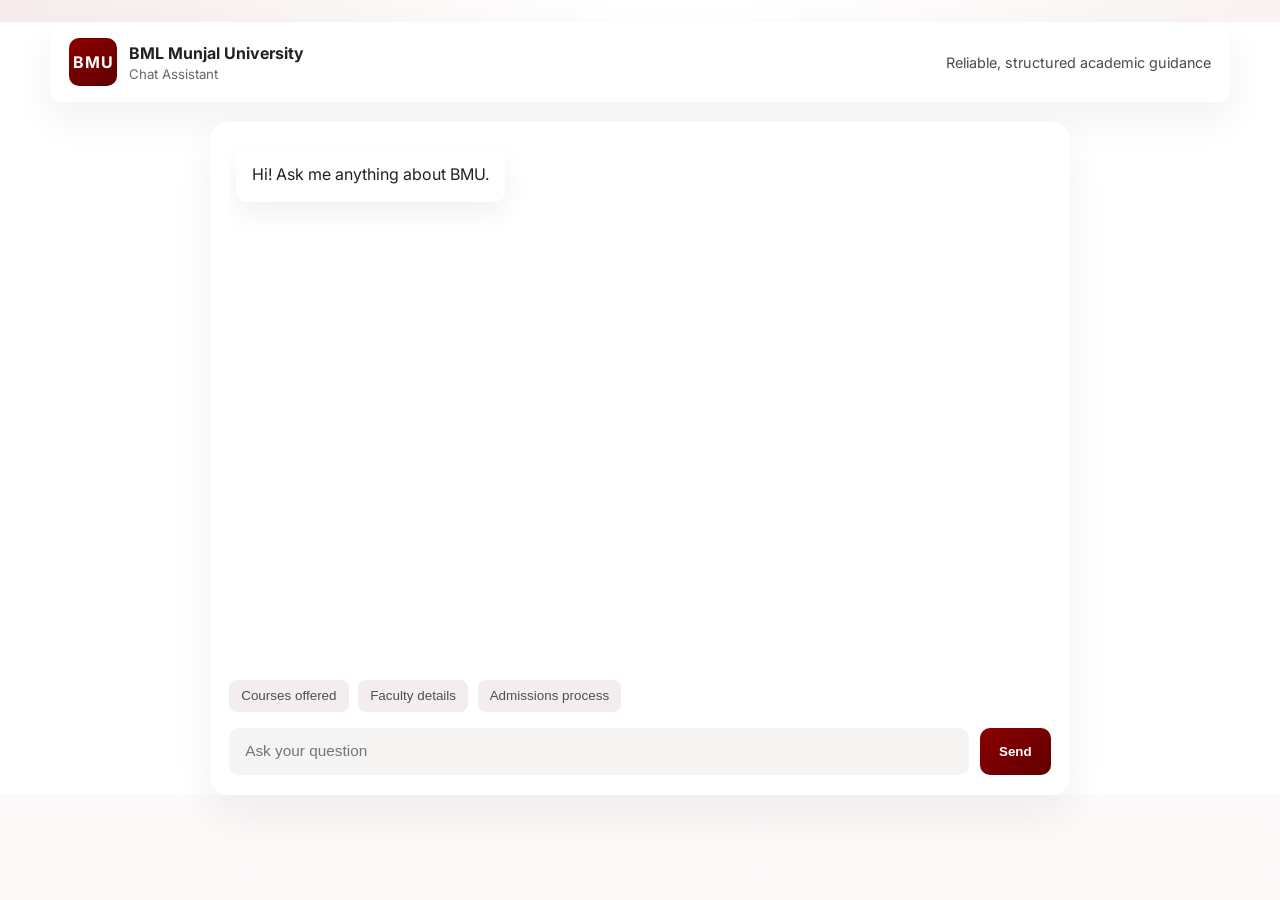
==== frontend/index.html @ 37882e89 "Initial commit" ====
<!doctype html>
<html lang="en">
  <head>
    <meta charset="UTF-8" />
    <meta name="viewport" content="width=device-width, initial-scale=1.0" />
    <title>BMU Chat Assistant</title>
    <link rel="preconnect" href="https://fonts.googleapis.com" />
    <link rel="preconnect" href="https://fonts.gstatic.com" crossorigin />
    <link
      href="https://fonts.googleapis.com/css2?family=Inter:wght@400;500;600;700&family=Roboto:wght@400;500;700&display=swap"
      rel="stylesheet"
    />
    <link rel="stylesheet" href="./styles.css?v=2.1" />
  </head>
  <body>
    <div class="page-bg"></div>

    <header class="topbar">
      <div class="brand-wrap">
        <div class="brand-mark">BMU</div>
        <div class="brand-text">
          <p class="brand-title">BML Munjal University</p>
          <p class="brand-subtitle">Chat Assistant</p>
        </div>
      </div>
      <p class="topbar-note">Reliable, structured academic guidance</p>
    </header>

    <main class="main-layout">
      <section class="chat-shell" aria-label="BMU chatbot">
        <div id="chatMessages" class="chat-messages" aria-live="polite"></div>

        <div class="suggestions">
          <button class="suggestion-btn" type="button" data-query="Courses offered">Courses offered</button>
          <button class="suggestion-btn" type="button" data-query="Faculty details">Faculty details</button>
          <button class="suggestion-btn" type="button" data-query="Admissions process">Admissions process</button>
        </div>

        <form id="chatForm" class="input-row" autocomplete="off">
          <input
            id="queryInput"
            class="chat-input"
            type="text"
            name="query"
            placeholder="Ask your question"
            required
          />
          <button id="sendBtn" class="send-btn" type="submit">Send</button>
        </form>
      </section>
    </main>

    <script src="./app.js?v=2.1"></script>
  </body>
</html>
---- frontend/styles.css ----
:root {
  --primary: #8b0000;
  --primary-dark: #610000;
  --surface: #ffffff;
  --surface-soft: #f5f5f5;
  --text: #222222;
  --muted: #666666;
  --card-shadow: 0 18px 40px rgba(28, 28, 28, 0.06);
}

* {
  box-sizing: border-box;
}

html,
body {
  margin: 0;
  padding: 0;
  min-height: 100%;
  font-family: "Inter", "Roboto", sans-serif;
  color: var(--text);
  background: var(--surface);
}

.page-bg {
  position: fixed;
  inset: 0;
  pointer-events: none;
  background:
    radial-gradient(circle at 0% 0%, rgba(139, 0, 0, 0.08) 0, transparent 40%),
    radial-gradient(circle at 100% 0%, rgba(139, 0, 0, 0.05) 0, transparent 35%),
    linear-gradient(to bottom, #fff, #fdfbfb 65%, #fbf8f8);
  z-index: -1;
}

.topbar {
  width: min(1180px, calc(100% - 3rem));
  margin: 1.4rem auto 0;
  padding: 1rem 1.2rem;
  background: rgba(255, 255, 255, 0.95);
  border-radius: 12px;
  box-shadow: var(--card-shadow);
  display: flex;
  align-items: center;
  justify-content: space-between;
}

.brand-wrap {
  display: flex;
  align-items: center;
  gap: 0.75rem;
}

.brand-mark {
  min-width: 48px;
  height: 48px;
  border-radius: 10px;
  background: linear-gradient(145deg, var(--primary), var(--primary-dark));
  color: #fff;
  display: grid;
  place-items: center;
  font-weight: 700;
  letter-spacing: 0.06em;
}

.brand-title {
  margin: 0;
  font-size: 1rem;
  font-weight: 700;
}

.brand-subtitle {
  margin: 0.2rem 0 0;
  font-size: 0.83rem;
  color: var(--muted);
}

.topbar-note {
  margin: 0;
  font-size: 0.9rem;
  color: #4a4a4a;
}

.main-layout {
  width: min(1180px, calc(100% - 3rem));
  margin: 1.25rem auto 2rem;
}

.chat-shell {
  width: min(860px, 100%);
  margin-inline: auto;
  padding: 1.2rem;
  border-radius: 18px;
  background: rgba(255, 255, 255, 0.93);
  box-shadow: var(--card-shadow);
}

.chat-messages {
  height: 58vh;
  min-height: 380px;
  max-height: 680px;
  overflow-y: auto;
  padding: 0.4rem;
  display: flex;
  flex-direction: column;
  gap: 0.8rem;
}

.msg {
  max-width: 85%;
  padding: 0.9rem 1rem;
  border-radius: 10px;
  line-height: 1.55;
  animation: appear 220ms cubic-bezier(0.3, 0, 0.1, 1);
  white-space: pre-wrap;
}

.msg.user {
  align-self: flex-end;
  background: var(--surface-soft);
  color: var(--text);
}

.msg.bot {
  align-self: flex-start;
  background: var(--surface);
  box-shadow: 0 12px 28px rgba(25, 25, 25, 0.06);
}

.meta-card {
  margin-top: 0.55rem;
  padding-top: 0.6rem;
  display: grid;
  gap: 0.5rem;
}

.source-item {
  background: #faf7f7;
  border-radius: 8px;
  padding: 0.55rem 0.65rem;
  font-size: 0.88rem;
}

.source-item a {
  color: var(--primary-dark);
  text-decoration: none;
}

.source-item a:hover {
  text-decoration: underline;
}

.suggestions {
  margin-top: 1rem;
  display: flex;
  gap: 0.6rem;
  flex-wrap: wrap;
}

.suggestion-btn {
  border: none;
  background: #f3eded;
  color: #4f4f4f;
  padding: 0.55rem 0.75rem;
  border-radius: 8px;
  font-size: 0.84rem;
  cursor: pointer;
  transition: background-color 0.2s ease, transform 0.2s ease;
}

.suggestion-btn:hover {
  background: #ebe4e4;
  transform: translateY(-1px);
}

.input-row {
  margin-top: 1rem;
  display: grid;
  grid-template-columns: 1fr auto;
  gap: 0.65rem;
}

.chat-input {
  width: 100%;
  border: none;
  background: #f6f3f3;
  border-radius: 10px;
  padding: 0.85rem 1rem;
  font-size: 0.96rem;
  color: var(--text);
  outline: none;
  border-bottom: 2px solid transparent;
  transition: border-bottom-color 0.2s ease, background-color 0.2s ease;
}

.chat-input:focus {
  background: #fff;
  border-bottom-color: var(--primary);
}

.send-btn {
  border: none;
  border-radius: 10px;
  padding: 0.85rem 1.2rem;
  background: linear-gradient(145deg, var(--primary), var(--primary-dark));
  color: #fff;
  font-weight: 600;
  cursor: pointer;
}

.send-btn:disabled {
  opacity: 0.6;
  cursor: not-allowed;
}

@keyframes appear {
  from {
    opacity: 0;
    transform: translateY(8px);
  }
  to {
    opacity: 1;
    transform: translateY(0);
  }
}

@media (max-width: 800px) {
  .topbar {
    width: calc(100% - 1rem);
    padding: 0.85rem 0.9rem;
    flex-direction: column;
    align-items: flex-start;
    gap: 0.55rem;
  }

  .main-layout {
    width: calc(100% - 1rem);
    margin-top: 0.8rem;
  }

  .chat-shell {
    padding: 0.85rem;
    border-radius: 14px;
  }

  .chat-messages {
    height: 62vh;
    min-height: 340px;
  }

  .input-row {
    grid-template-columns: 1fr;
  }
}

/* =========================================
   JEV Guardrail Badges & Alerts
   ========================================= */
.msg.msg-blocked {
  border-left: 4px solid #dc2626;
  background: #fff5f5;
  color: #7f1d1d;
}

.guardrail-badge {
  display: inline-block;
  font-size: 0.74rem;
  font-weight: 600;
  padding: 0.22rem 0.55rem;
  border-radius: 6px;
  margin-bottom: 0.5rem;
  line-height: 1.3;
}

.guardrail-badge.blocked {
  background: #fee2e2;
  color: #991b1b;
  border: 1px solid #fca5a5;
}

.guardrail-badge.flagged {
  background: #fef3c7;
  color: #92400e;
  border: 1px solid #fde68a;
}

.guardrail-badge.passed {
  background: #f0fdf4;
  color: #166534;
  border: 1px solid #bbf7d0;
}

/* =========================================
   LangGraph Agent Trace Card
   ========================================= */
.agent-trace-card {
  margin-top: 0.65rem;
  padding: 0.45rem 0.75rem;
  background: #f8fafc;
  border: 1px solid #e2e8f0;
  border-radius: 8px;
  font-size: 0.78rem;
  color: #334155;
  cursor: pointer;
  transition: all 0.2s ease;
}

.agent-trace-card[open] {
  background: #f1f5f9;
  border-color: #cbd5e1;
}

.agent-trace-card summary {
  font-weight: 600;
  color: #1e293b;
  outline: none;
  user-select: none;
}

.agent-trace-list {
  margin: 0.45rem 0 0.25rem 1.15rem;
  padding: 0;
  list-style-type: square;
}

.agent-trace-list li {
  margin-bottom: 0.25rem;
  line-height: 1.4;
}

.trace-latency {
  color: #0284c7;
  font-weight: 600;
}
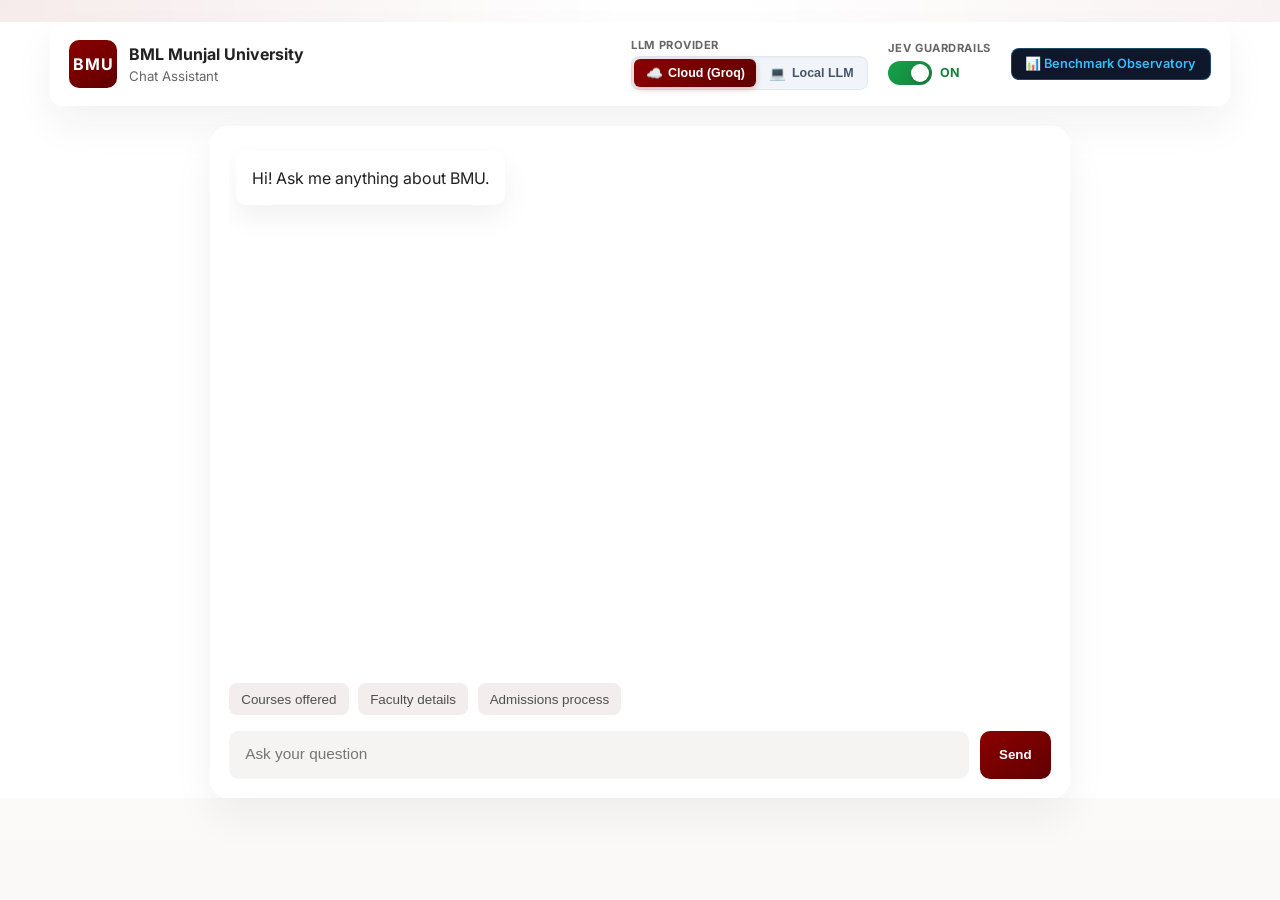
==== commit 2802f2de: "Initial release of BMU website chatbot" ====
--- a/frontend/index.html
+++ b/frontend/index.html
@@ -23,7 +23,51 @@
           <p class="brand-subtitle">Chat Assistant</p>
         </div>
       </div>
-      <p class="topbar-note">Reliable, structured academic guidance</p>
+
+      <div class="control-cluster">
+        <!-- LLM Selector Toggle -->
+        <div class="control-item" title="Switch between Cloud Groq and Local Ollama LLM">
+          <span class="control-label">LLM Provider</span>
+          <div class="segmented-control" id="llmToggleGroup" role="radiogroup" aria-label="LLM Provider Selection">
+            <button
+              type="button"
+              id="llmCloudBtn"
+              class="seg-btn active"
+              data-provider="groq"
+              role="radio"
+              aria-checked="true"
+            >
+              <span class="seg-icon">☁️</span> Cloud (Groq)
+            </button>
+            <button
+              type="button"
+              id="llmLocalBtn"
+              class="seg-btn"
+              data-provider="local"
+              role="radio"
+              aria-checked="false"
+            >
+              <span class="seg-icon">💻</span> Local LLM
+            </button>
+          </div>
+        </div>
+
+        <!-- Guardrails Toggle Switch -->
+        <div class="control-item" title="Toggle JEV security & factual grounding guardrails">
+          <span class="control-label">JEV Guardrails</span>
+          <div class="switch-wrap">
+            <label class="toggle-switch" for="guardrailsToggle" aria-label="Toggle Guardrails">
+              <input type="checkbox" id="guardrailsToggle" checked />
+              <span class="slider"></span>
+            </label>
+            <span class="switch-status-text active" id="guardrailsStatusText">ON</span>
+          </div>
+        </div>
+
+        <a href="evaluation.html" class="eval-nav-btn" title="Open 100-Question Model Evaluation Observatory">
+          📊 Benchmark Observatory
+        </a>
+      </div>
     </header>
 
     <main class="main-layout">
@@ -50,6 +94,42 @@
       </section>
     </main>
 
-    <script src="./app.js?v=2.1"></script>
+    <!-- Local LLM Environment Info Modal -->
+    <div id="localLlmModal" class="modal-backdrop" aria-hidden="true" role="dialog" aria-labelledby="localModalTitle">
+      <div class="modal-card">
+        <div class="modal-header">
+          <div class="modal-title-group">
+            <span class="modal-icon">💻</span>
+            <h3 id="localModalTitle" class="modal-title">Local LLM (On-Device Privacy)</h3>
+          </div>
+          <button id="closeModalBtn" class="modal-close" aria-label="Close modal">&times;</button>
+        </div>
+        <div class="modal-body">
+          <p class="modal-intro">
+            Local LLM inference runs directly on your device's own hardware (via <strong>Meta Llama 3.2</strong>) for complete offline privacy.
+          </p>
+          <div class="modal-alert">
+            <span class="modal-alert-icon">ℹ️</span>
+            <div>
+              <strong>Deployment Notice:</strong> On cloud-hosted servers, heavy local model weights are not hosted in the cloud.
+            </div>
+          </div>
+          <h4 class="modal-steps-heading">How to run Local LLM on your PC:</h4>
+          <ol class="modal-steps-list">
+            <li><strong>Install Ollama:</strong> Download free from <a href="https://ollama.com" target="_blank" rel="noopener">ollama.com</a>.</li>
+            <li><strong>Pull Model:</strong> Open terminal and run: <code>ollama pull llama3.2</code>.</li>
+            <li><strong>Run Locally:</strong> Run <code>run.bat</code> to chat with 100% on-device inference!</li>
+          </ol>
+        </div>
+        <div class="modal-footer">
+          <button id="confirmCloudBtn" class="modal-primary-btn" type="button">
+            Got it — Continue with Cloud LLM (Groq)
+          </button>
+        </div>
+      </div>
+    </div>
+
+    <script src="./app.js?v=2.2"></script>
   </body>
 </html>
+
--- a/frontend/styles.css
+++ b/frontend/styles.css
@@ -75,10 +75,145 @@
   color: var(--muted);
 }
 
-.topbar-note {
-  margin: 0;
-  font-size: 0.9rem;
-  color: #4a4a4a;
+/* =========================================
+   Topbar Controls (LLM & Guardrails Toggles)
+   ========================================= */
+.control-cluster {
+  display: flex;
+  align-items: center;
+  gap: 1.25rem;
+  flex-wrap: wrap;
+}
+
+.control-item {
+  display: flex;
+  flex-direction: column;
+  gap: 0.25rem;
+}
+
+.control-label {
+  font-size: 0.7rem;
+  font-weight: 700;
+  text-transform: uppercase;
+  letter-spacing: 0.05em;
+  color: var(--muted);
+}
+
+/* Segmented Control (Cloud vs Local LLM) */
+.segmented-control {
+  display: inline-flex;
+  align-items: center;
+  background: #f1f5f9;
+  border: 1px solid #e2e8f0;
+  border-radius: 8px;
+  padding: 2px;
+  gap: 2px;
+  box-shadow: inset 0 1px 2px rgba(0, 0, 0, 0.04);
+}
+
+.seg-btn {
+  border: none;
+  background: transparent;
+  padding: 0.35rem 0.7rem;
+  font-size: 0.78rem;
+  font-weight: 600;
+  color: #475569;
+  border-radius: 6px;
+  cursor: pointer;
+  display: inline-flex;
+  align-items: center;
+  gap: 0.35rem;
+  transition: all 0.2s cubic-bezier(0.4, 0, 0.2, 1);
+  outline: none;
+}
+
+.seg-btn:hover:not(.active) {
+  color: var(--primary);
+  background: rgba(255, 255, 255, 0.6);
+}
+
+.seg-btn.active {
+  background: linear-gradient(135deg, var(--primary), var(--primary-dark));
+  color: #ffffff;
+  box-shadow: 0 2px 6px rgba(139, 0, 0, 0.25);
+}
+
+.seg-btn .seg-icon {
+  font-size: 0.85rem;
+}
+
+/* Guardrails Switch Wrap */
+.switch-wrap {
+  display: inline-flex;
+  align-items: center;
+  gap: 0.5rem;
+  min-height: 28px;
+}
+
+.toggle-switch {
+  position: relative;
+  display: inline-block;
+  width: 44px;
+  height: 24px;
+  cursor: pointer;
+}
+
+.toggle-switch input {
+  opacity: 0;
+  width: 0;
+  height: 0;
+  position: absolute;
+}
+
+.slider {
+  position: absolute;
+  cursor: pointer;
+  inset: 0;
+  background-color: #cbd5e1;
+  transition: 0.25s cubic-bezier(0.4, 0, 0.2, 1);
+  border-radius: 24px;
+}
+
+.slider:before {
+  position: absolute;
+  content: "";
+  height: 18px;
+  width: 18px;
+  left: 3px;
+  bottom: 3px;
+  background-color: #ffffff;
+  transition: 0.25s cubic-bezier(0.4, 0, 0.2, 1);
+  border-radius: 50%;
+  box-shadow: 0 1px 3px rgba(0, 0, 0, 0.2);
+}
+
+.toggle-switch input:checked + .slider {
+  background: linear-gradient(135deg, #16a34a, #15803d);
+}
+
+.toggle-switch input:focus + .slider {
+  box-shadow: 0 0 0 3px rgba(22, 163, 74, 0.2);
+}
+
+.toggle-switch input:checked + .slider:before {
+  transform: translateX(20px);
+}
+
+.switch-status-text {
+  font-size: 0.78rem;
+  font-weight: 700;
+  letter-spacing: 0.04em;
+  color: #64748b;
+  min-width: 28px;
+  transition: color 0.2s ease;
+}
+
+.switch-status-text.active {
+  color: #15803d;
+}
+
+.switch-status-text.inactive {
+  color: #d97706;
 }
 
 .main-layout {
@@ -288,6 +423,58 @@
   background: #f0fdf4;
   color: #166534;
   border: 1px solid #bbf7d0;
+}
+
+.guardrail-badge.bypassed {
+  background: #fffbeb;
+  color: #b45309;
+  border: 1px solid #fde68a;
+}
+
+/* =========================================
+   Response Source Bar (LLM & Guardrail Status)
+   ========================================= */
+.msg-source-bar {
+  display: flex;
+  align-items: center;
+  gap: 0.4rem;
+  margin-bottom: 0.45rem;
+  flex-wrap: wrap;
+}
+
+.source-pill {
+  display: inline-flex;
+  align-items: center;
+  gap: 0.25rem;
+  font-size: 0.72rem;
+  font-weight: 600;
+  padding: 0.15rem 0.5rem;
+  border-radius: 9999px;
+  line-height: 1.3;
+}
+
+.source-pill.llm-cloud {
+  background: #f0fdf4;
+  color: #166534;
+  border: 1px solid #bbf7d0;
+}
+
+.source-pill.llm-local {
+  background: #eff6ff;
+  color: #1d4ed8;
+  border: 1px solid #bfdbfe;
+}
+
+.source-pill.guard-active {
+  background: #f8fafc;
+  color: #334155;
+  border: 1px solid #e2e8f0;
+}
+
+.source-pill.guard-off {
+  background: #fffbeb;
+  color: #b45309;
+  border: 1px solid #fde68a;
 }
 
 /* =========================================
@@ -333,3 +520,192 @@
   font-weight: 600;
 }
 
+.eval-nav-btn {
+  display: inline-flex;
+  align-items: center;
+  gap: 0.35rem;
+  background: #0f172a;
+  color: #38bdf8;
+  font-size: 0.8rem;
+  font-weight: 600;
+  text-decoration: none;
+  padding: 0.45rem 0.85rem;
+  border-radius: 8px;
+  border: 1px solid rgba(56, 189, 248, 0.3);
+  transition: all 0.2s ease;
+}
+
+.eval-nav-btn:hover {
+  background: #1e293b;
+  color: #7dd3fc;
+  border-color: #38bdf8;
+  transform: translateY(-1px);
+}
+
+/* ==========================================================================
+   Local LLM Environment Modal Dialog
+   ========================================================================== */
+.modal-backdrop {
+  position: fixed;
+  inset: 0;
+  background: rgba(15, 23, 42, 0.7);
+  backdrop-filter: blur(4px);
+  -webkit-backdrop-filter: blur(4px);
+  display: flex;
+  align-items: center;
+  justify-content: center;
+  z-index: 1000;
+  opacity: 0;
+  pointer-events: none;
+  transition: opacity 0.25s ease;
+  padding: 1.25rem;
+}
+
+.modal-backdrop.open {
+  opacity: 1;
+  pointer-events: auto;
+}
+
+.modal-card {
+  width: min(520px, 100%);
+  background: #ffffff;
+  border-radius: 16px;
+  box-shadow: 0 20px 40px -10px rgba(15, 23, 42, 0.25), 0 0 0 1px rgba(15, 23, 42, 0.08);
+  overflow: hidden;
+  transform: scale(0.95) translateY(10px);
+  transition: transform 0.25s cubic-bezier(0.16, 1, 0.3, 1);
+}
+
+.modal-backdrop.open .modal-card {
+  transform: scale(1) translateY(0);
+}
+
+.modal-header {
+  display: flex;
+  align-items: center;
+  justify-content: space-between;
+  padding: 1.2rem 1.4rem;
+  border-bottom: 1px solid #f1f5f9;
+  background: #f8fafc;
+}
+
+.modal-title-group {
+  display: flex;
+  align-items: center;
+  gap: 0.5rem;
+}
+
+.modal-icon {
+  font-size: 1.35rem;
+}
+
+.modal-title {
+  margin: 0;
+  font-size: 1.05rem;
+  font-weight: 700;
+  color: #0f172a;
+}
+
+.modal-close {
+  background: none;
+  border: none;
+  font-size: 1.5rem;
+  line-height: 1;
+  color: #64748b;
+  cursor: pointer;
+  padding: 0.2rem 0.4rem;
+  border-radius: 6px;
+  transition: color 0.15s ease, background 0.15s ease;
+}
+
+.modal-close:hover {
+  color: #0f172a;
+  background: #e2e8f0;
+}
+
+.modal-body {
+  padding: 1.4rem;
+  color: #334155;
+  font-size: 0.92rem;
+  line-height: 1.55;
+}
+
+.modal-intro {
+  margin: 0 0 1rem 0;
+}
+
+.modal-alert {
+  display: flex;
+  gap: 0.75rem;
+  align-items: flex-start;
+  background: #eff6ff;
+  border: 1px solid #bfdbfe;
+  border-radius: 10px;
+  padding: 0.75rem 0.9rem;
+  font-size: 0.86rem;
+  color: #1e40af;
+  margin-bottom: 1.2rem;
+}
+
+.modal-alert-icon {
+  font-size: 1.15rem;
+  flex-shrink: 0;
+}
+
+.modal-steps-heading {
+  margin: 0 0 0.6rem 0;
+  font-size: 0.92rem;
+  font-weight: 700;
+  color: #0f172a;
+}
+
+.modal-steps-list {
+  margin: 0;
+  padding-left: 1.2rem;
+  display: flex;
+  flex-direction: column;
+  gap: 0.45rem;
+  font-size: 0.88rem;
+}
+
+.modal-steps-list a {
+  color: #0284c7;
+  font-weight: 600;
+  text-decoration: underline;
+}
+
+.modal-steps-list code {
+  background: #f1f5f9;
+  color: #0f172a;
+  padding: 0.15rem 0.4rem;
+  border-radius: 4px;
+  font-family: ui-monospace, SFMono-Regular, Menlo, Monaco, Consolas, monospace;
+  font-size: 0.84rem;
+  border: 1px solid #e2e8f0;
+}
+
+.modal-footer {
+  padding: 1rem 1.4rem;
+  background: #f8fafc;
+  border-top: 1px solid #f1f5f9;
+  display: flex;
+  justify-content: flex-end;
+}
+
+.modal-primary-btn {
+  background: #0284c7;
+  color: #ffffff;
+  border: none;
+  font-size: 0.9rem;
+  font-weight: 600;
+  padding: 0.6rem 1.2rem;
+  border-radius: 8px;
+  cursor: pointer;
+  transition: background 0.2s ease, transform 0.1s ease;
+}
+
+.modal-primary-btn:hover {
+  background: #0369a1;
+  transform: translateY(-1px);
+}
+
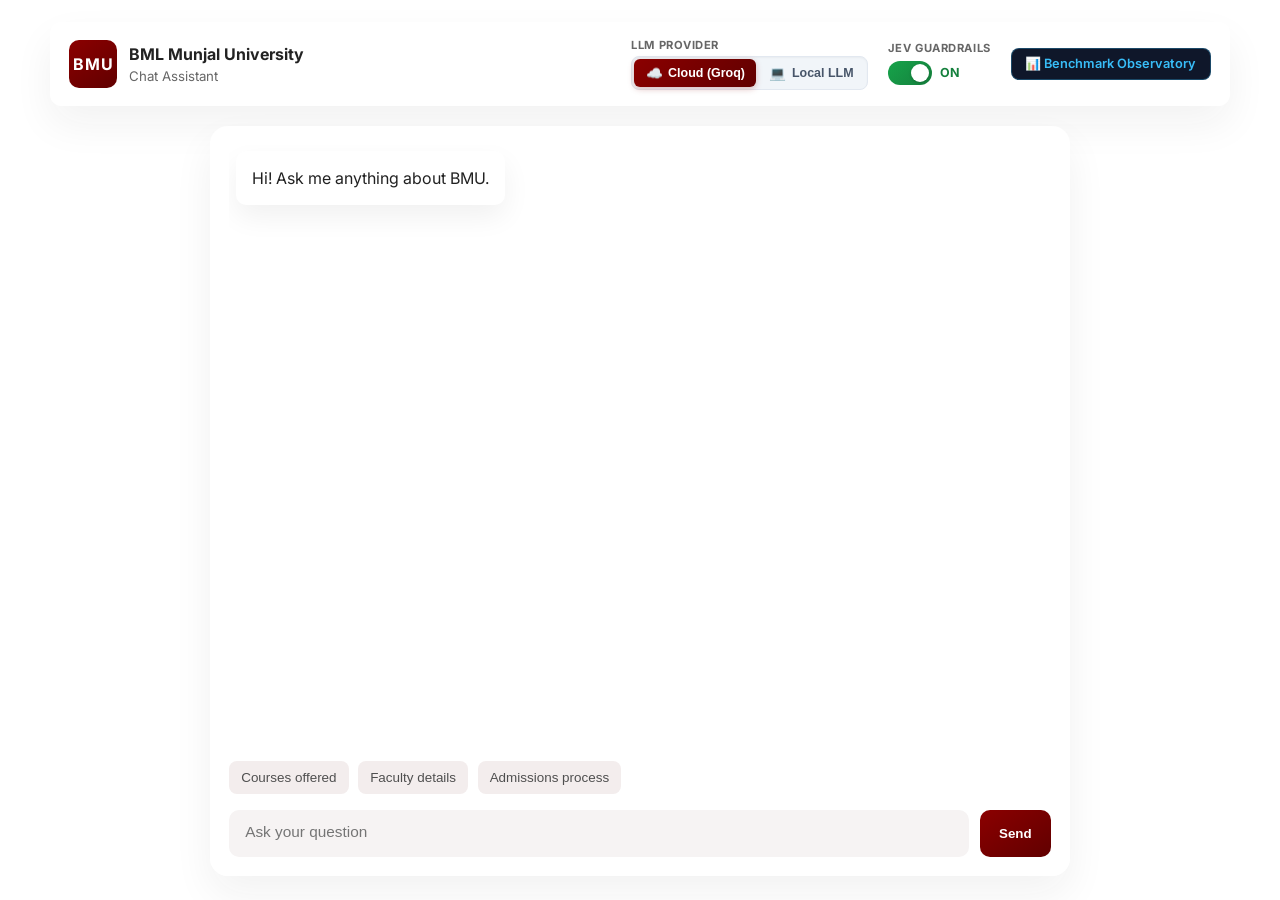
==== commit c0593882: "feat(ui): complete mobile-first responsive architecture, safe markdown parser, and leadership disamb" ====
--- a/frontend/index.html
+++ b/frontend/index.html
@@ -2,7 +2,10 @@
 <html lang="en">
   <head>
     <meta charset="UTF-8" />
-    <meta name="viewport" content="width=device-width, initial-scale=1.0" />
+    <meta
+      name="viewport"
+      content="width=device-width, initial-scale=1.0, maximum-scale=1.0, user-scalable=no, viewport-fit=cover"
+    />
     <title>BMU Chat Assistant</title>
     <link rel="preconnect" href="https://fonts.googleapis.com" />
     <link rel="preconnect" href="https://fonts.gstatic.com" crossorigin />
@@ -10,7 +13,7 @@
       href="https://fonts.googleapis.com/css2?family=Inter:wght@400;500;600;700&family=Roboto:wght@400;500;700&display=swap"
       rel="stylesheet"
     />
-    <link rel="stylesheet" href="./styles.css?v=2.1" />
+    <link rel="stylesheet" href="./styles.css?v=2.3" />
   </head>
   <body>
     <div class="page-bg"></div>
--- a/frontend/styles.css
+++ b/frontend/styles.css
@@ -16,10 +16,16 @@
 body {
   margin: 0;
   padding: 0;
-  min-height: 100%;
-  font-family: "Inter", "Roboto", sans-serif;
+  height: 100%;
+  min-height: 100dvh;
+  font-family: "Inter", "Roboto", -apple-system, BlinkMacSystemFont, "Segoe UI", sans-serif;
   color: var(--text);
   background: var(--surface);
+}
+
+body {
+  display: flex;
+  flex-direction: column;
 }
 
 .page-bg {
@@ -218,7 +224,11 @@
 
 .main-layout {
   width: min(1180px, calc(100% - 3rem));
-  margin: 1.25rem auto 2rem;
+  margin: 1.25rem auto 1.5rem;
+  flex: 1;
+  display: flex;
+  flex-direction: column;
+  min-height: 0;
 }
 
 .chat-shell {
@@ -226,15 +236,20 @@
   margin-inline: auto;
   padding: 1.2rem;
   border-radius: 18px;
-  background: rgba(255, 255, 255, 0.93);
+  background: rgba(255, 255, 255, 0.95);
   box-shadow: var(--card-shadow);
+  display: flex;
+  flex-direction: column;
+  flex: 1;
+  min-height: 0;
 }
 
 .chat-messages {
-  height: 58vh;
-  min-height: 380px;
-  max-height: 680px;
+  flex: 1;
+  min-height: 340px;
+  max-height: calc(100dvh - 280px);
   overflow-y: auto;
+  -webkit-overflow-scrolling: touch;
   padding: 0.4rem;
   display: flex;
   flex-direction: column;
@@ -274,11 +289,15 @@
   border-radius: 8px;
   padding: 0.55rem 0.65rem;
   font-size: 0.88rem;
+  word-break: break-all;
+  overflow-wrap: anywhere;
 }
 
 .source-item a {
   color: var(--primary-dark);
   text-decoration: none;
+  word-break: break-all;
+  overflow-wrap: anywhere;
 }
 
 .source-item a:hover {
@@ -359,32 +378,262 @@
   }
 }
 
-@media (max-width: 800px) {
+/* =========================================
+   Responsive Design (Tablet & Mobile)
+   ========================================= */
+
+@media (max-width: 900px) {
   .topbar {
-    width: calc(100% - 1rem);
-    padding: 0.85rem 0.9rem;
+    width: calc(100% - 1.5rem);
+    margin-top: 0.75rem;
+    padding: 0.75rem 1rem;
+    gap: 0.75rem;
+  }
+
+  .main-layout {
+    width: calc(100% - 1.5rem);
+    margin-top: 0.75rem;
+  }
+
+  .control-cluster {
+    gap: 0.75rem;
+  }
+
+  .control-label {
+    font-size: 0.65rem;
+  }
+
+  .seg-btn {
+    padding: 0.3rem 0.55rem;
+    font-size: 0.74rem;
+  }
+}
+
+@media (max-width: 680px) {
+  html, body {
+    height: 100dvh;
+    overflow: hidden;
+  }
+
+  body {
+    position: fixed;
+    inset: 0;
+    width: 100%;
+  }
+
+  .topbar {
+    width: 100%;
+    margin: 0;
+    border-radius: 0;
+    padding: 0.55rem 0.75rem;
+    box-shadow: 0 1px 6px rgba(0, 0, 0, 0.05);
+    background: rgba(255, 255, 255, 0.98);
+    border-bottom: 1px solid #e2e8f0;
+    flex-wrap: nowrap;
+    gap: 0.5rem;
+    z-index: 20;
+    flex-shrink: 0;
+  }
+
+  .brand-wrap {
+    gap: 0.5rem;
+    min-width: 0;
+    flex-shrink: 1;
+  }
+
+  .brand-mark {
+    min-width: 34px;
+    width: 34px;
+    height: 34px;
+    font-size: 0.8rem;
+    border-radius: 8px;
+  }
+
+  .brand-title {
+    font-size: 0.85rem;
+    white-space: nowrap;
+    overflow: hidden;
+    text-overflow: ellipsis;
+  }
+
+  .brand-subtitle {
+    display: none;
+  }
+
+  .control-cluster {
+    gap: 0.4rem;
+    flex-shrink: 0;
+    justify-content: flex-end;
+  }
+
+  .control-item .control-label {
+    display: none;
+  }
+
+  .segmented-control {
+    padding: 1px;
+    border-radius: 6px;
+  }
+
+  .seg-btn {
+    padding: 0.25rem 0.45rem;
+    font-size: 0.7rem;
+    gap: 0.2rem;
+  }
+
+  .seg-btn .seg-icon {
+    font-size: 0.75rem;
+  }
+
+  .switch-wrap {
+    min-height: 24px;
+    gap: 0.35rem;
+  }
+
+  .toggle-switch {
+    width: 36px;
+    height: 20px;
+  }
+
+  .slider:before {
+    height: 14px;
+    width: 14px;
+    left: 3px;
+    bottom: 3px;
+  }
+
+  .toggle-switch input:checked + .slider:before {
+    transform: translateX(16px);
+  }
+
+  .switch-status-text {
+    font-size: 0.7rem;
+    min-width: 22px;
+  }
+
+  .eval-nav-btn {
+    font-size: 0.72rem;
+    padding: 0.3rem 0.5rem;
+    border-radius: 6px;
+  }
+
+  .main-layout {
+    width: 100%;
+    margin: 0;
+    padding: 0;
+    flex: 1;
+    display: flex;
     flex-direction: column;
-    align-items: flex-start;
-    gap: 0.55rem;
-  }
-
-  .main-layout {
-    width: calc(100% - 1rem);
-    margin-top: 0.8rem;
+    min-height: 0;
+    overflow: hidden;
   }
 
   .chat-shell {
-    padding: 0.85rem;
-    border-radius: 14px;
+    width: 100%;
+    height: 100%;
+    border-radius: 0;
+    box-shadow: none;
+    background: transparent;
+    padding: 0.5rem 0.75rem 0.6rem;
+    display: flex;
+    flex-direction: column;
+    flex: 1;
+    min-height: 0;
   }
 
   .chat-messages {
-    height: 62vh;
-    min-height: 340px;
+    flex: 1;
+    height: auto;
+    min-height: 0;
+    max-height: none;
+    overflow-y: auto;
+    -webkit-overflow-scrolling: touch;
+    padding: 0.25rem 0;
+    gap: 0.65rem;
+  }
+
+  .msg {
+    max-width: 90%;
+    font-size: 0.88rem;
+    padding: 0.65rem 0.85rem;
+    border-radius: 12px;
+  }
+
+  .msg.user {
+    border-bottom-right-radius: 4px;
+  }
+
+  .msg.bot {
+    border-bottom-left-radius: 4px;
+  }
+
+  .source-item {
+    font-size: 0.78rem;
+    padding: 0.45rem 0.55rem;
+    word-break: break-all;
+    overflow-wrap: anywhere;
+  }
+
+  .source-item a {
+    word-break: break-all;
+    overflow-wrap: anywhere;
+  }
+
+  .suggestions {
+    margin-top: 0.35rem;
+    margin-bottom: 0.35rem;
+    display: flex;
+    flex-wrap: nowrap;
+    overflow-x: auto;
+    -webkit-overflow-scrolling: touch;
+    gap: 0.4rem;
+    padding-bottom: 2px;
+    scrollbar-width: none;
+    -ms-overflow-style: none;
+    flex-shrink: 0;
+  }
+
+  .suggestions::-webkit-scrollbar {
+    display: none;
+  }
+
+  .suggestion-btn {
+    flex-shrink: 0;
+    white-space: nowrap;
+    font-size: 0.76rem;
+    padding: 0.35rem 0.7rem;
+    border-radius: 9999px;
   }
 
   .input-row {
-    grid-template-columns: 1fr;
+    margin-top: 0;
+    display: flex;
+    gap: 0.45rem;
+    align-items: center;
+    padding-bottom: max(0.2rem, env(safe-area-inset-bottom));
+    flex-shrink: 0;
+  }
+
+  .chat-input {
+    flex: 1;
+    min-height: 44px;
+    padding: 0.6rem 0.95rem;
+    font-size: 0.94rem;
+    border-radius: 24px;
+    background: #f1eded;
+  }
+
+  .send-btn {
+    min-height: 44px;
+    padding: 0.6rem 1.15rem;
+    border-radius: 24px;
+    font-size: 0.88rem;
+    flex-shrink: 0;
+  }
+
+  .modal-card {
+    border-radius: 12px;
+    margin: 0.5rem;
   }
 }
 
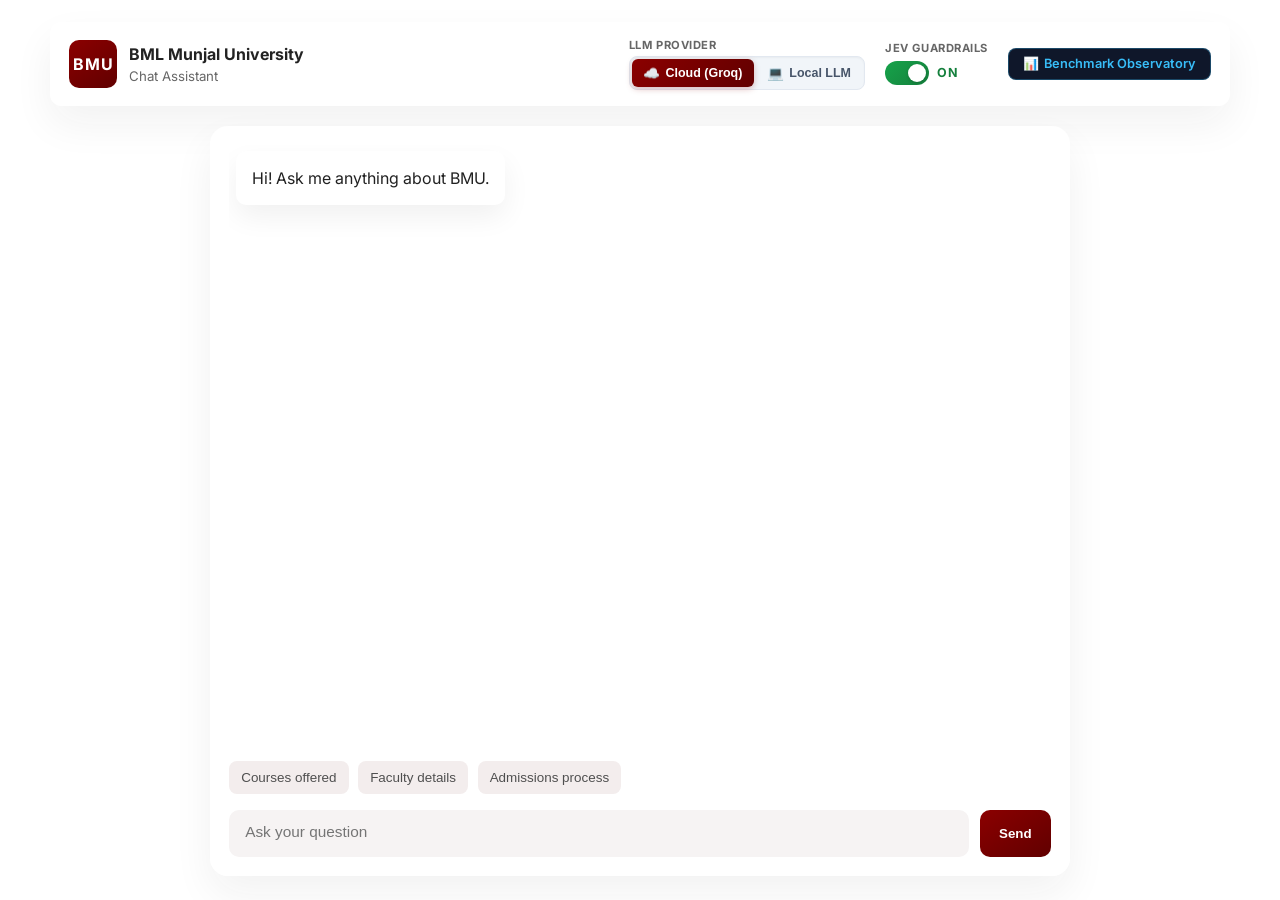
==== commit 5a950854: "fix(ui): adaptive label collapsing on compact mobile viewports to prevent topbar overlap" ====
--- a/frontend/index.html
+++ b/frontend/index.html
@@ -13,7 +13,7 @@
       href="https://fonts.googleapis.com/css2?family=Inter:wght@400;500;600;700&family=Roboto:wght@400;500;700&display=swap"
       rel="stylesheet"
     />
-    <link rel="stylesheet" href="./styles.css?v=2.3" />
+    <link rel="stylesheet" href="./styles.css?v=2.4" />
   </head>
   <body>
     <div class="page-bg"></div>
@@ -40,7 +40,7 @@
               role="radio"
               aria-checked="true"
             >
-              <span class="seg-icon">☁️</span> Cloud (Groq)
+              <span class="seg-icon">☁️</span> <span class="long-label">Cloud (Groq)</span><span class="short-label">Groq</span>
             </button>
             <button
               type="button"
@@ -50,7 +50,7 @@
               role="radio"
               aria-checked="false"
             >
-              <span class="seg-icon">💻</span> Local LLM
+              <span class="seg-icon">💻</span> <span class="long-label">Local LLM</span><span class="short-label">Local</span>
             </button>
           </div>
         </div>
@@ -68,7 +68,7 @@
         </div>
 
         <a href="evaluation.html" class="eval-nav-btn" title="Open 100-Question Model Evaluation Observatory">
-          📊 Benchmark Observatory
+          📊 <span class="long-label">Benchmark Observatory</span><span class="short-label">Observatory</span>
         </a>
       </div>
     </header>
--- a/frontend/styles.css
+++ b/frontend/styles.css
@@ -136,6 +136,14 @@
 .seg-btn:hover:not(.active) {
   color: var(--primary);
   background: rgba(255, 255, 255, 0.6);
+}
+
+.short-label {
+  display: none;
+}
+
+.long-label {
+  display: inline;
 }
 
 .seg-btn.active {
@@ -435,30 +443,23 @@
     flex-shrink: 0;
   }
 
+  .short-label {
+    display: inline;
+  }
+
+  .long-label {
+    display: none;
+  }
+
   .brand-wrap {
-    gap: 0.5rem;
     min-width: 0;
-    flex-shrink: 1;
-  }
-
-  .brand-mark {
-    min-width: 34px;
-    width: 34px;
-    height: 34px;
-    font-size: 0.8rem;
-    border-radius: 8px;
-  }
-
-  .brand-title {
-    font-size: 0.85rem;
-    white-space: nowrap;
-    overflow: hidden;
-    text-overflow: ellipsis;
-  }
-
-  .brand-subtitle {
+    flex-shrink: 0;
+  }
+
+  .brand-text {
     display: none;
   }
+
 
   .control-cluster {
     gap: 0.4rem;
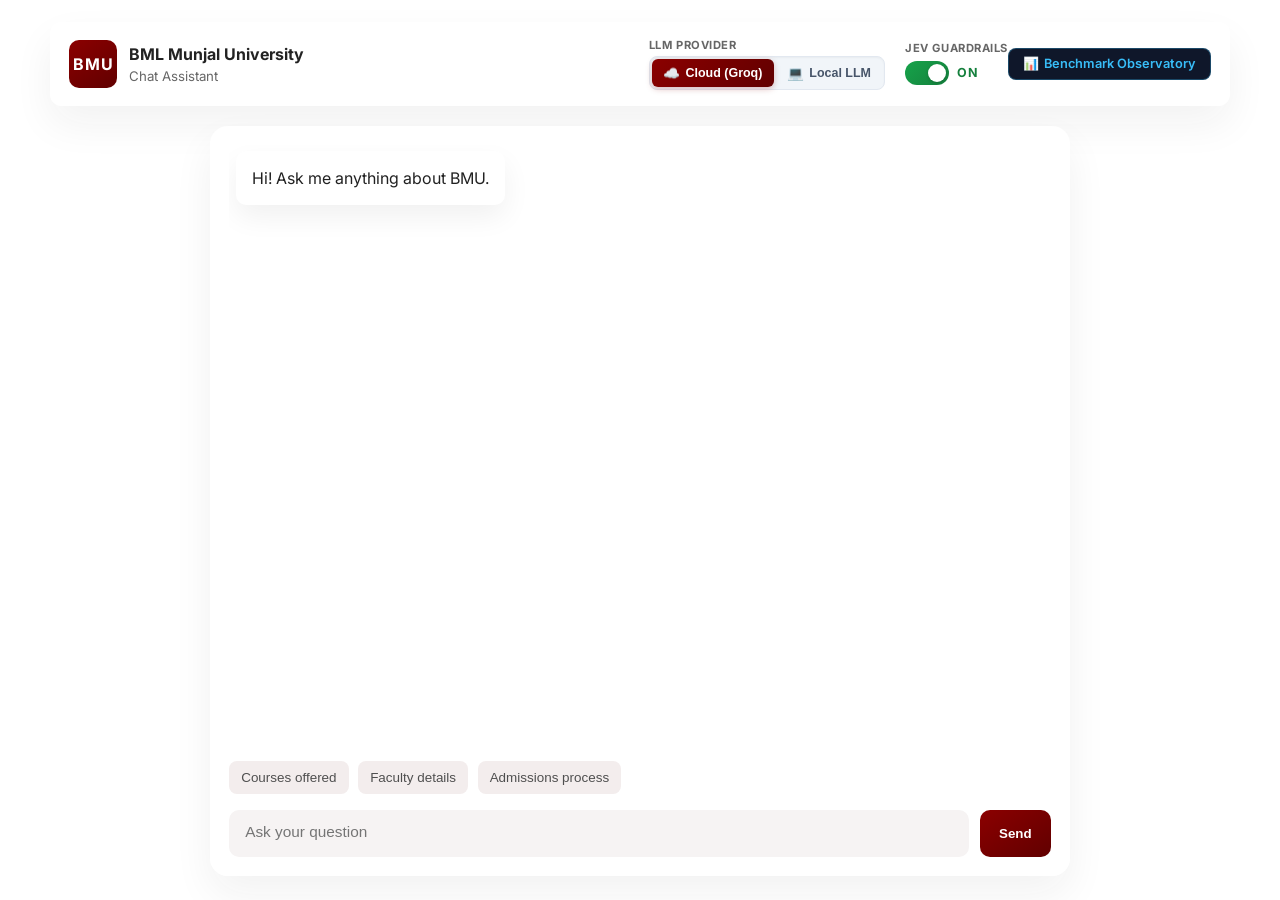
==== commit 8f8f5dc5: "feat(ui): implement fully responsive cross-device layout and mobile UX enhancements" ====
--- a/frontend/index.html
+++ b/frontend/index.html
@@ -4,7 +4,7 @@
     <meta charset="UTF-8" />
     <meta
       name="viewport"
-      content="width=device-width, initial-scale=1.0, maximum-scale=1.0, user-scalable=no, viewport-fit=cover"
+      content="width=device-width, initial-scale=1.0, maximum-scale=5.0, viewport-fit=cover"
     />
     <title>BMU Chat Assistant</title>
     <link rel="preconnect" href="https://fonts.googleapis.com" />
@@ -13,7 +13,7 @@
       href="https://fonts.googleapis.com/css2?family=Inter:wght@400;500;600;700&family=Roboto:wght@400;500;700&display=swap"
       rel="stylesheet"
     />
-    <link rel="stylesheet" href="./styles.css?v=2.4" />
+    <link rel="stylesheet" href="./styles.css?v=2.5" />
   </head>
   <body>
     <div class="page-bg"></div>
@@ -66,11 +66,11 @@
             <span class="switch-status-text active" id="guardrailsStatusText">ON</span>
           </div>
         </div>
+      </div>
 
-        <a href="evaluation.html" class="eval-nav-btn" title="Open 100-Question Model Evaluation Observatory">
-          📊 <span class="long-label">Benchmark Observatory</span><span class="short-label">Observatory</span>
-        </a>
-      </div>
+      <a href="evaluation.html" class="eval-nav-btn" title="Open 100-Question Model Evaluation Observatory">
+        📊 <span class="long-label">Benchmark Observatory</span><span class="short-label">Observatory</span>
+      </a>
     </header>
 
     <main class="main-layout">
--- a/frontend/styles.css
+++ b/frontend/styles.css
@@ -89,6 +89,7 @@
   align-items: center;
   gap: 1.25rem;
   flex-wrap: wrap;
+  margin-left: auto;
 }
 
 .control-item {
@@ -230,6 +231,29 @@
   color: #d97706;
 }
 
+.eval-nav-btn {
+  display: inline-flex;
+  align-items: center;
+  gap: 0.4rem;
+  padding: 0.45rem 0.85rem;
+  font-size: 0.82rem;
+  font-weight: 600;
+  color: #0f172a;
+  background: #f1f5f9;
+  border: 1px solid #cbd5e1;
+  border-radius: 8px;
+  text-decoration: none;
+  transition: all 0.2s cubic-bezier(0.4, 0, 0.2, 1);
+  white-space: nowrap;
+}
+
+.eval-nav-btn:hover {
+  background: #e2e8f0;
+  border-color: #94a3b8;
+  color: var(--primary);
+  transform: translateY(-1px);
+}
+
 .main-layout {
   width: min(1180px, calc(100% - 3rem));
   margin: 1.25rem auto 1.5rem;
@@ -390,57 +414,213 @@
    Responsive Design (Tablet & Mobile)
    ========================================= */
 
-@media (max-width: 900px) {
+/* Tablet & Smaller Laptops (<= 992px) */
+@media (max-width: 992px) {
   .topbar {
-    width: calc(100% - 1.5rem);
-    margin-top: 0.75rem;
-    padding: 0.75rem 1rem;
-    gap: 0.75rem;
+    width: calc(100% - 2rem);
+    margin: 0.85rem auto 0;
+    padding: 0.85rem 1rem;
+    gap: 0.85rem;
   }
 
   .main-layout {
-    width: calc(100% - 1.5rem);
-    margin-top: 0.75rem;
+    width: calc(100% - 2rem);
+    margin: 0.85rem auto 1rem;
+  }
+
+  .topbar-actions {
+    gap: 0.85rem;
   }
 
   .control-cluster {
-    gap: 0.75rem;
-  }
-
-  .control-label {
-    font-size: 0.65rem;
+    gap: 0.85rem;
   }
 
   .seg-btn {
-    padding: 0.3rem 0.55rem;
-    font-size: 0.74rem;
-  }
-}
-
-@media (max-width: 680px) {
+    padding: 0.32rem 0.6rem;
+    font-size: 0.76rem;
+  }
+}
+
+/* Medium Tablets & Large Phones (<= 768px) */
+@media (max-width: 768px) {
+  .topbar {
+    width: calc(100% - 1.25rem);
+    margin: 0.6rem auto 0;
+    padding: 0.75rem 0.9rem;
+    border-radius: 10px;
+  }
+
+  .brand-title {
+    font-size: 0.92rem;
+  }
+
+  .brand-subtitle {
+    font-size: 0.78rem;
+  }
+
+  .main-layout {
+    width: calc(100% - 1.25rem);
+    margin: 0.6rem auto 0.85rem;
+  }
+
+  .short-label {
+    display: inline;
+  }
+
+  .long-label {
+    display: none;
+  }
+
+  .eval-nav-btn {
+    padding: 0.38rem 0.65rem;
+    font-size: 0.76rem;
+  }
+}
+
+/* Mobile Devices (<= 640px): Dedicated Fluid 2-Tier App Header & Fullscreen Chat */
+@media (max-width: 640px) {
   html, body {
+    height: 100%;
+    min-height: 100dvh;
     height: 100dvh;
     overflow: hidden;
+    overscroll-behavior-y: none;
   }
 
   body {
-    position: fixed;
-    inset: 0;
+    display: flex;
+    flex-direction: column;
     width: 100%;
+    position: relative; /* Avoid position:fixed virtual keyboard bug */
+    margin: 0;
+    padding: 0;
   }
 
   .topbar {
     width: 100%;
     margin: 0;
     border-radius: 0;
-    padding: 0.55rem 0.75rem;
-    box-shadow: 0 1px 6px rgba(0, 0, 0, 0.05);
+    padding: max(0.6rem, env(safe-area-inset-top)) 0.85rem 0.55rem;
+    box-shadow: 0 2px 10px rgba(0, 0, 0, 0.05);
     background: rgba(255, 255, 255, 0.98);
+    backdrop-filter: blur(8px);
+    -webkit-backdrop-filter: blur(8px);
     border-bottom: 1px solid #e2e8f0;
-    flex-wrap: nowrap;
-    gap: 0.5rem;
-    z-index: 20;
+    display: grid;
+    grid-template-columns: 1fr auto;
+    grid-template-rows: auto auto;
+    row-gap: 0.5rem;
+    column-gap: 0.5rem;
+    z-index: 30;
     flex-shrink: 0;
+  }
+
+  .brand-wrap {
+    grid-column: 1 / 2;
+    grid-row: 1 / 2;
+    display: flex;
+    align-items: center;
+    gap: 0.6rem;
+    min-width: 0;
+    overflow: hidden;
+  }
+
+  .brand-mark {
+    min-width: 34px;
+    width: 34px;
+    height: 34px;
+    font-size: 0.8rem;
+    border-radius: 8px;
+    flex-shrink: 0;
+  }
+
+  .brand-text {
+    display: flex;
+    flex-direction: column;
+    min-width: 0;
+    overflow: hidden;
+  }
+
+  .brand-title {
+    font-size: 0.85rem;
+    font-weight: 700;
+    white-space: nowrap;
+    overflow: hidden;
+    text-overflow: ellipsis;
+    line-height: 1.2;
+  }
+
+  .brand-subtitle {
+    display: none; /* Hide subtitle on mobile so Row 1 never wraps or cramps */
+  }
+
+  .eval-nav-btn {
+    grid-column: 2 / 3;
+    grid-row: 1 / 2;
+    align-self: center;
+    justify-self: end;
+    font-size: 0.74rem;
+    padding: 0.35rem 0.6rem;
+    border-radius: 8px;
+    background: #f1f5f9;
+    color: #0f172a;
+    font-weight: 600;
+    border: 1px solid #cbd5e1;
+    min-height: 32px;
+    display: inline-flex;
+    align-items: center;
+    white-space: nowrap;
+    flex-shrink: 0;
+  }
+
+  .eval-nav-btn:active {
+    background: #e2e8f0;
+    transform: scale(0.97);
+  }
+
+  .control-cluster {
+    grid-column: 1 / 3;
+    grid-row: 2 / 3;
+    display: flex;
+    align-items: center;
+    justify-content: space-between;
+    width: 100%;
+    margin-left: 0;
+    gap: 0.6rem;
+    padding-top: 0.4rem;
+    border-top: 1px solid #f1f5f9;
+  }
+
+  .control-item {
+    display: flex;
+    flex-direction: row;
+    align-items: center;
+    gap: 0.35rem;
+  }
+
+  .control-label {
+    display: none; /* Hide labels on mobile to save vertical & horizontal space */
+  }
+
+  .segmented-control {
+    padding: 2px;
+    border-radius: 8px;
+    background: #f1f5f9;
+    border: 1px solid #cbd5e1;
+  }
+
+  .seg-btn {
+    padding: 0.32rem 0.6rem;
+    font-size: 0.74rem;
+    font-weight: 600;
+    border-radius: 6px;
+    gap: 0.3rem;
+    min-height: 32px;
+  }
+
+  .seg-btn .seg-icon {
+    font-size: 0.8rem;
   }
 
   .short-label {
@@ -451,73 +631,35 @@
     display: none;
   }
 
-  .brand-wrap {
-    min-width: 0;
-    flex-shrink: 0;
-  }
-
-  .brand-text {
-    display: none;
-  }
-
-
-  .control-cluster {
+  .switch-wrap {
+    min-height: 32px;
     gap: 0.4rem;
-    flex-shrink: 0;
-    justify-content: flex-end;
-  }
-
-  .control-item .control-label {
-    display: none;
-  }
-
-  .segmented-control {
-    padding: 1px;
-    border-radius: 6px;
-  }
-
-  .seg-btn {
-    padding: 0.25rem 0.45rem;
-    font-size: 0.7rem;
-    gap: 0.2rem;
-  }
-
-  .seg-btn .seg-icon {
-    font-size: 0.75rem;
-  }
-
-  .switch-wrap {
-    min-height: 24px;
-    gap: 0.35rem;
+    display: inline-flex;
+    align-items: center;
   }
 
   .toggle-switch {
-    width: 36px;
-    height: 20px;
+    width: 40px;
+    height: 22px;
   }
 
   .slider:before {
-    height: 14px;
-    width: 14px;
+    height: 16px;
+    width: 16px;
     left: 3px;
     bottom: 3px;
   }
 
   .toggle-switch input:checked + .slider:before {
-    transform: translateX(16px);
+    transform: translateX(18px);
   }
 
   .switch-status-text {
-    font-size: 0.7rem;
-    min-width: 22px;
-  }
-
-  .eval-nav-btn {
-    font-size: 0.72rem;
-    padding: 0.3rem 0.5rem;
-    border-radius: 6px;
-  }
-
+    font-size: 0.74rem;
+    min-width: 24px;
+  }
+
+  /* Chat Shell & Main Layout */
   .main-layout {
     width: 100%;
     margin: 0;
@@ -531,11 +673,12 @@
 
   .chat-shell {
     width: 100%;
+    max-width: 100%;
     height: 100%;
     border-radius: 0;
     box-shadow: none;
     background: transparent;
-    padding: 0.5rem 0.75rem 0.6rem;
+    padding: 0.5rem 0.75rem 0.5rem;
     display: flex;
     flex-direction: column;
     flex: 1;
@@ -549,15 +692,19 @@
     max-height: none;
     overflow-y: auto;
     -webkit-overflow-scrolling: touch;
-    padding: 0.25rem 0;
-    gap: 0.65rem;
+    padding: 0.35rem 0.1rem;
+    gap: 0.75rem;
+    scroll-behavior: smooth;
   }
 
   .msg {
     max-width: 90%;
-    font-size: 0.88rem;
-    padding: 0.65rem 0.85rem;
-    border-radius: 12px;
+    font-size: 0.92rem;
+    padding: 0.75rem 0.9rem;
+    border-radius: 14px;
+    line-height: 1.52;
+    word-break: break-word;
+    overflow-wrap: anywhere;
   }
 
   .msg.user {
@@ -570,7 +717,7 @@
 
   .source-item {
     font-size: 0.78rem;
-    padding: 0.45rem 0.55rem;
+    padding: 0.45rem 0.6rem;
     word-break: break-all;
     overflow-wrap: anywhere;
   }
@@ -580,15 +727,15 @@
     overflow-wrap: anywhere;
   }
 
+  /* Horizontal Suggestion Tray */
   .suggestions {
-    margin-top: 0.35rem;
-    margin-bottom: 0.35rem;
+    margin: 0.3rem 0 0.45rem;
     display: flex;
     flex-wrap: nowrap;
     overflow-x: auto;
     -webkit-overflow-scrolling: touch;
-    gap: 0.4rem;
-    padding-bottom: 2px;
+    gap: 0.45rem;
+    padding: 0.15rem 0.1rem 0.3rem;
     scrollbar-width: none;
     -ms-overflow-style: none;
     flex-shrink: 0;
@@ -601,40 +748,124 @@
   .suggestion-btn {
     flex-shrink: 0;
     white-space: nowrap;
-    font-size: 0.76rem;
-    padding: 0.35rem 0.7rem;
+    font-size: 0.78rem;
+    font-weight: 500;
+    padding: 0.4rem 0.8rem;
     border-radius: 9999px;
-  }
-
+    background: #f1eded;
+    color: #374151;
+    border: 1px solid rgba(0, 0, 0, 0.06);
+    min-height: 32px;
+    display: inline-flex;
+    align-items: center;
+  }
+
+  .suggestion-btn:active {
+    transform: scale(0.96);
+    background: #e5dede;
+  }
+
+  /* Input Row & iOS Safari Auto-Zoom Fix */
   .input-row {
     margin-top: 0;
     display: flex;
-    gap: 0.45rem;
+    gap: 0.5rem;
     align-items: center;
-    padding-bottom: max(0.2rem, env(safe-area-inset-bottom));
+    padding-bottom: max(0.4rem, env(safe-area-inset-bottom));
     flex-shrink: 0;
   }
 
   .chat-input {
-    flex: 1;
-    min-height: 44px;
-    padding: 0.6rem 0.95rem;
-    font-size: 0.94rem;
+    flex: 1 1 auto;
+    min-width: 0;
+    width: auto;
+    min-height: 46px;
+    padding: 0.65rem 1rem;
+    font-size: 16px; /* Must be >= 16px to prevent iOS Safari auto-zoom on focus! */
     border-radius: 24px;
-    background: #f1eded;
+    background: #f3f0f0;
+    border: 1.5px solid transparent;
+  }
+
+  .chat-input:focus {
+    background: #ffffff;
+    border-color: var(--primary);
   }
 
   .send-btn {
-    min-height: 44px;
-    padding: 0.6rem 1.15rem;
+    min-height: 46px;
+    min-width: 46px;
+    padding: 0 1.2rem;
     border-radius: 24px;
+    font-size: 0.92rem;
+    flex-shrink: 0;
+    display: inline-flex;
+    align-items: center;
+    justify-content: center;
+    box-shadow: 0 2px 8px rgba(139, 0, 0, 0.25);
+  }
+
+  .send-btn:active {
+    transform: scale(0.96);
+  }
+
+  /* Mobile Bottom Sheet Modal */
+  .modal-backdrop {
+    padding: 0.75rem;
+    align-items: flex-end;
+  }
+
+  .modal-card {
+    width: 100%;
+    max-width: 100%;
+    border-radius: 16px 16px 8px 8px;
+    max-height: 88dvh;
+    display: flex;
+    flex-direction: column;
+    margin: 0;
+  }
+
+  .modal-body {
+    overflow-y: auto;
+    -webkit-overflow-scrolling: touch;
+    padding: 1.1rem;
     font-size: 0.88rem;
-    flex-shrink: 0;
-  }
-
-  .modal-card {
-    border-radius: 12px;
-    margin: 0.5rem;
+  }
+}
+
+/* Small Smart Phones (<= 375px: iPhone SE, Galaxy Compact) */
+@media (max-width: 375px) {
+  .topbar {
+    padding: max(0.5rem, env(safe-area-inset-top)) 0.65rem 0.45rem;
+  }
+
+  .brand-title {
+    font-size: 0.82rem;
+  }
+
+  .brand-subtitle {
+    display: none; /* Hide subtitle on tiny viewports to keep title crisp */
+  }
+
+  .brand-mark {
+    min-width: 32px;
+    width: 32px;
+    height: 32px;
+    font-size: 0.78rem;
+  }
+
+  .eval-nav-btn {
+    font-size: 0.72rem;
+    padding: 0.32rem 0.55rem;
+  }
+
+  .seg-btn {
+    padding: 0.28rem 0.48rem;
+    font-size: 0.7rem;
+  }
+
+  .switch-status-text {
+    font-size: 0.7rem;
   }
 }
 
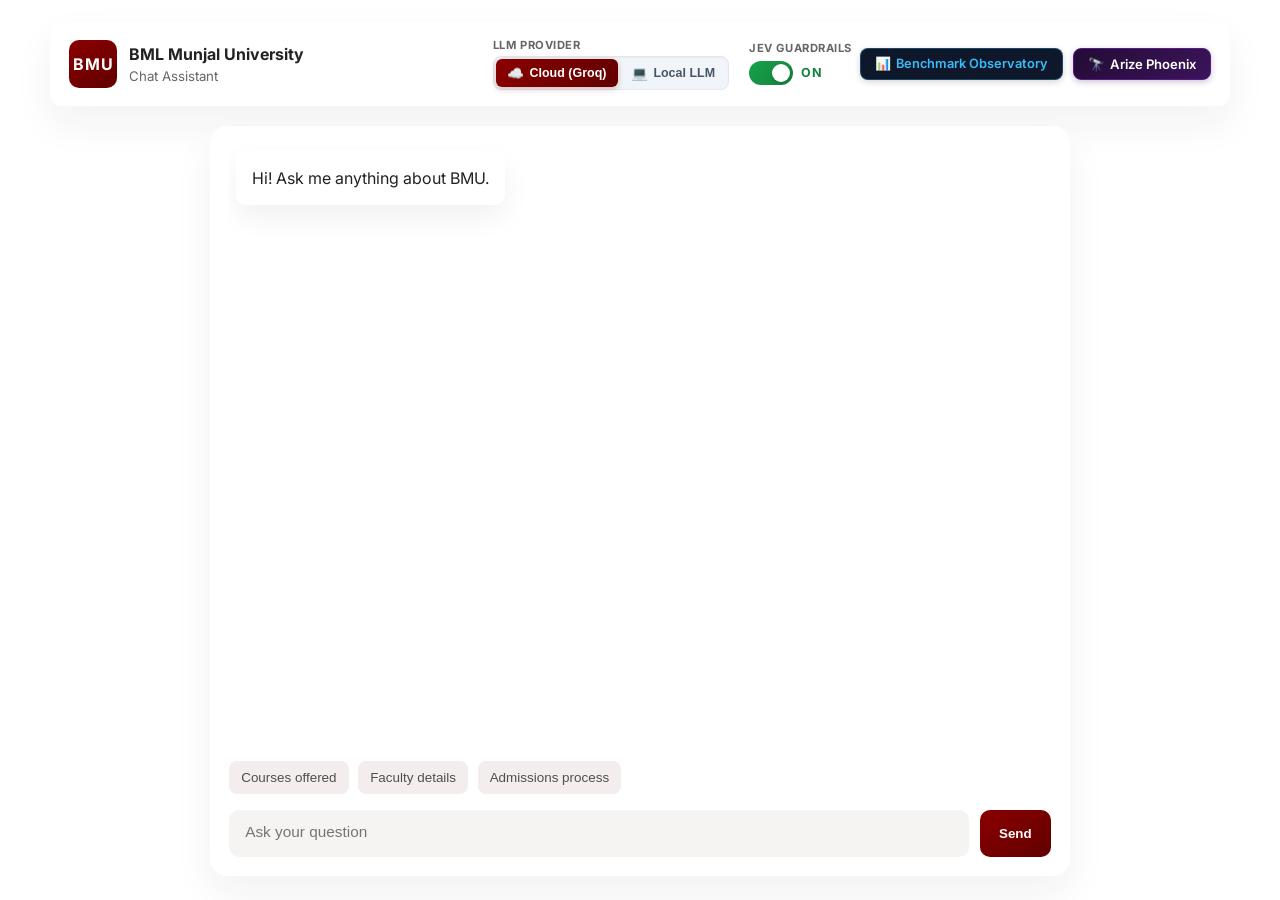
==== commit b9c75ca1: "feat: add Arize Phoenix button, mobile responsive layout, CI/CD pipeline, and updated documentation" ====
--- a/frontend/index.html
+++ b/frontend/index.html
@@ -68,9 +68,20 @@
         </div>
       </div>
 
-      <a href="evaluation.html" class="eval-nav-btn" title="Open 100-Question Model Evaluation Observatory">
-        📊 <span class="long-label">Benchmark Observatory</span><span class="short-label">Observatory</span>
-      </a>
+      <div class="header-actions">
+        <a href="evaluation.html" class="eval-nav-btn" title="Open 100-Question Model Evaluation Observatory">
+          📊 <span class="long-label">Benchmark Observatory</span><span class="short-label">Observatory</span>
+        </a>
+        <a
+          href="https://app.phoenix.arize.com/s/bmu-chatbot/projects"
+          target="_blank"
+          rel="noopener noreferrer"
+          class="phoenix-nav-btn"
+          title="Open Arize Phoenix Distributed Tracing & Observability"
+        >
+          🔭 <span class="long-label">Arize Phoenix</span><span class="short-label">Phoenix</span>
+        </a>
+      </div>
     </header>
 
     <main class="main-layout">
--- a/frontend/styles.css
+++ b/frontend/styles.css
@@ -231,6 +231,13 @@
   color: #d97706;
 }
 
+.header-actions {
+  display: inline-flex;
+  align-items: center;
+  gap: 0.65rem;
+  margin-left: 0.5rem;
+}
+
 .eval-nav-btn {
   display: inline-flex;
   align-items: center;
@@ -238,20 +245,47 @@
   padding: 0.45rem 0.85rem;
   font-size: 0.82rem;
   font-weight: 600;
-  color: #0f172a;
-  background: #f1f5f9;
-  border: 1px solid #cbd5e1;
+  color: #ffffff;
+  background: #0f172a;
+  border: 1px solid #1e293b;
   border-radius: 8px;
   text-decoration: none;
   transition: all 0.2s cubic-bezier(0.4, 0, 0.2, 1);
   white-space: nowrap;
+  box-shadow: 0 2px 6px rgba(15, 23, 42, 0.18);
 }
 
 .eval-nav-btn:hover {
-  background: #e2e8f0;
-  border-color: #94a3b8;
-  color: var(--primary);
+  background: #1e293b;
+  border-color: #334155;
+  color: #38bdf8;
   transform: translateY(-1px);
+  box-shadow: 0 4px 10px rgba(15, 23, 42, 0.25);
+}
+
+.phoenix-nav-btn {
+  display: inline-flex;
+  align-items: center;
+  gap: 0.4rem;
+  padding: 0.45rem 0.85rem;
+  font-size: 0.82rem;
+  font-weight: 600;
+  color: #ffffff;
+  background: linear-gradient(135deg, #240b36 0%, #3b145a 100%);
+  border: 1px solid #581c87;
+  border-radius: 8px;
+  text-decoration: none;
+  transition: all 0.2s cubic-bezier(0.4, 0, 0.2, 1);
+  white-space: nowrap;
+  box-shadow: 0 2px 6px rgba(59, 20, 90, 0.25);
+}
+
+.phoenix-nav-btn:hover {
+  background: linear-gradient(135deg, #2d0e44 0%, #4c1a74 100%);
+  border-color: #7e22ce;
+  color: #f3e8ff;
+  transform: translateY(-1px);
+  box-shadow: 0 4px 12px rgba(88, 28, 135, 0.35);
 }
 
 .main-layout {
@@ -472,7 +506,8 @@
     display: none;
   }
 
-  .eval-nav-btn {
+  .eval-nav-btn,
+  .phoenix-nav-btn {
     padding: 0.38rem 0.65rem;
     font-size: 0.76rem;
   }
@@ -555,28 +590,32 @@
     display: none; /* Hide subtitle on mobile so Row 1 never wraps or cramps */
   }
 
-  .eval-nav-btn {
+  .header-actions {
     grid-column: 2 / 3;
     grid-row: 1 / 2;
     align-self: center;
     justify-self: end;
-    font-size: 0.74rem;
-    padding: 0.35rem 0.6rem;
+    display: inline-flex;
+    align-items: center;
+    gap: 0.35rem;
+    margin-left: 0;
+  }
+
+  .eval-nav-btn,
+  .phoenix-nav-btn {
+    font-size: 0.72rem;
+    padding: 0.32rem 0.55rem;
     border-radius: 8px;
-    background: #f1f5f9;
-    color: #0f172a;
-    font-weight: 600;
-    border: 1px solid #cbd5e1;
-    min-height: 32px;
+    min-height: 30px;
     display: inline-flex;
     align-items: center;
     white-space: nowrap;
     flex-shrink: 0;
   }
 
-  .eval-nav-btn:active {
-    background: #e2e8f0;
-    transform: scale(0.97);
+  .eval-nav-btn:active,
+  .phoenix-nav-btn:active {
+    transform: scale(0.96);
   }
 
   .control-cluster {
@@ -854,9 +893,15 @@
     font-size: 0.78rem;
   }
 
-  .eval-nav-btn {
-    font-size: 0.72rem;
-    padding: 0.32rem 0.55rem;
+  .header-actions {
+    gap: 0.25rem;
+  }
+
+  .eval-nav-btn,
+  .phoenix-nav-btn {
+    font-size: 0.68rem;
+    padding: 0.28rem 0.45rem;
+    min-height: 28px;
   }
 
   .seg-btn {
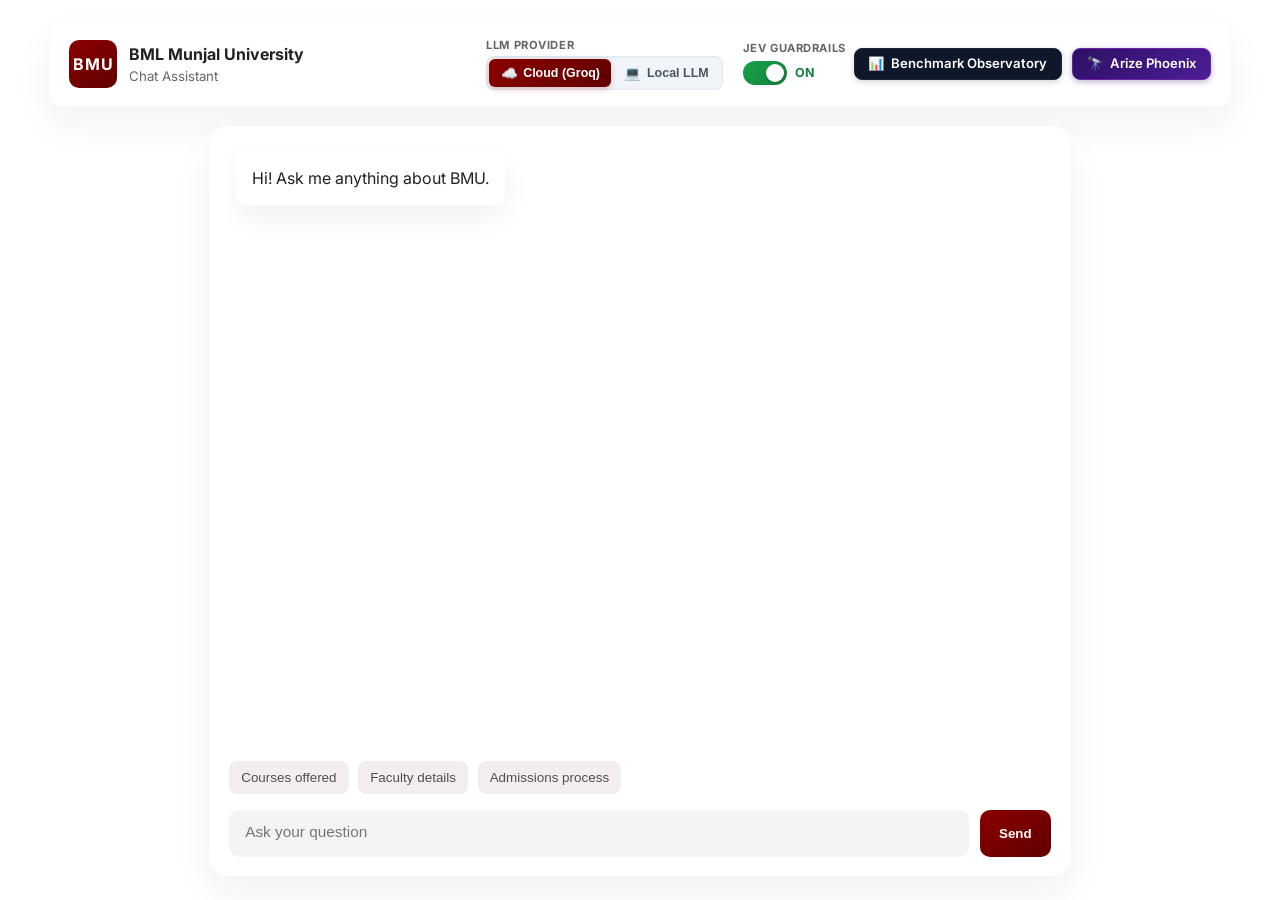
==== commit fba7a904: "fix(frontend): enforce solid pill styling, cache-busting v3.1, and verify all services" ====
--- a/frontend/index.html
+++ b/frontend/index.html
@@ -13,7 +13,7 @@
       href="https://fonts.googleapis.com/css2?family=Inter:wght@400;500;600;700&family=Roboto:wght@400;500;700&display=swap"
       rel="stylesheet"
     />
-    <link rel="stylesheet" href="./styles.css?v=2.5" />
+    <link rel="stylesheet" href="./styles.css?v=3.1" />
   </head>
   <body>
     <div class="page-bg"></div>
@@ -69,7 +69,12 @@
       </div>
 
       <div class="header-actions">
-        <a href="evaluation.html" class="eval-nav-btn" title="Open 100-Question Model Evaluation Observatory">
+        <a
+          href="evaluation.html"
+          class="eval-nav-btn"
+          style="display:inline-flex;align-items:center;gap:0.4rem;padding:0.45rem 0.85rem;font-size:0.82rem;font-weight:600;color:#ffffff;background:#0f172a;border:1px solid #1e293b;border-radius:8px;text-decoration:none;white-space:nowrap;box-shadow:0 2px 6px rgba(15,23,42,0.18);"
+          title="Open 100-Question Model Evaluation Observatory"
+        >
           📊 <span class="long-label">Benchmark Observatory</span><span class="short-label">Observatory</span>
         </a>
         <a
@@ -77,6 +82,7 @@
           target="_blank"
           rel="noopener noreferrer"
           class="phoenix-nav-btn"
+          style="display:inline-flex;align-items:center;gap:0.4rem;padding:0.45rem 0.85rem;font-size:0.82rem;font-weight:600;color:#ffffff;background:linear-gradient(135deg, #2e1065 0%, #4c1d95 100%);border:1px solid #6b21a8;border-radius:8px;text-decoration:none;white-space:nowrap;box-shadow:0 2px 6px rgba(46,16,101,0.3);"
           title="Open Arize Phoenix Distributed Tracing & Observability"
         >
           🔭 <span class="long-label">Arize Phoenix</span><span class="short-label">Phoenix</span>
@@ -143,7 +149,7 @@
       </div>
     </div>
 
-    <script src="./app.js?v=2.2"></script>
+    <script src="./app.js?v=3.1"></script>
   </body>
 </html>
 
--- a/frontend/styles.css
+++ b/frontend/styles.css
@@ -232,60 +232,63 @@
 }
 
 .header-actions {
-  display: inline-flex;
-  align-items: center;
-  gap: 0.65rem;
+  display: inline-flex !important;
+  align-items: center !important;
+  gap: 0.65rem !important;
   margin-left: 0.5rem;
+  flex-shrink: 0;
 }
 
 .eval-nav-btn {
-  display: inline-flex;
-  align-items: center;
-  gap: 0.4rem;
-  padding: 0.45rem 0.85rem;
-  font-size: 0.82rem;
-  font-weight: 600;
-  color: #ffffff;
-  background: #0f172a;
-  border: 1px solid #1e293b;
-  border-radius: 8px;
-  text-decoration: none;
+  display: inline-flex !important;
+  align-items: center !important;
+  gap: 0.45rem !important;
+  padding: 0.45rem 0.85rem !important;
+  font-size: 0.82rem !important;
+  font-weight: 600 !important;
+  color: #ffffff !important;
+  background: #0f172a !important;
+  border: 1px solid #1e293b !important;
+  border-radius: 8px !important;
+  text-decoration: none !important;
   transition: all 0.2s cubic-bezier(0.4, 0, 0.2, 1);
-  white-space: nowrap;
+  white-space: nowrap !important;
   box-shadow: 0 2px 6px rgba(15, 23, 42, 0.18);
+  line-height: 1.2 !important;
 }
 
 .eval-nav-btn:hover {
-  background: #1e293b;
-  border-color: #334155;
-  color: #38bdf8;
+  background: #1e293b !important;
+  border-color: #334155 !important;
+  color: #38bdf8 !important;
   transform: translateY(-1px);
   box-shadow: 0 4px 10px rgba(15, 23, 42, 0.25);
 }
 
 .phoenix-nav-btn {
-  display: inline-flex;
-  align-items: center;
-  gap: 0.4rem;
-  padding: 0.45rem 0.85rem;
-  font-size: 0.82rem;
-  font-weight: 600;
-  color: #ffffff;
-  background: linear-gradient(135deg, #240b36 0%, #3b145a 100%);
-  border: 1px solid #581c87;
-  border-radius: 8px;
-  text-decoration: none;
+  display: inline-flex !important;
+  align-items: center !important;
+  gap: 0.45rem !important;
+  padding: 0.45rem 0.85rem !important;
+  font-size: 0.82rem !important;
+  font-weight: 600 !important;
+  color: #ffffff !important;
+  background: linear-gradient(135deg, #2e1065 0%, #4c1d95 100%) !important;
+  border: 1px solid #6b21a8 !important;
+  border-radius: 8px !important;
+  text-decoration: none !important;
   transition: all 0.2s cubic-bezier(0.4, 0, 0.2, 1);
-  white-space: nowrap;
-  box-shadow: 0 2px 6px rgba(59, 20, 90, 0.25);
+  white-space: nowrap !important;
+  box-shadow: 0 2px 6px rgba(46, 16, 101, 0.3);
+  line-height: 1.2 !important;
 }
 
 .phoenix-nav-btn:hover {
-  background: linear-gradient(135deg, #2d0e44 0%, #4c1a74 100%);
-  border-color: #7e22ce;
-  color: #f3e8ff;
+  background: linear-gradient(135deg, #3b0764 0%, #581c87 100%) !important;
+  border-color: #9333ea !important;
+  color: #f5f3ff !important;
   transform: translateY(-1px);
-  box-shadow: 0 4px 12px rgba(88, 28, 135, 0.35);
+  box-shadow: 0 4px 12px rgba(88, 28, 135, 0.45);
 }
 
 .main-layout {
